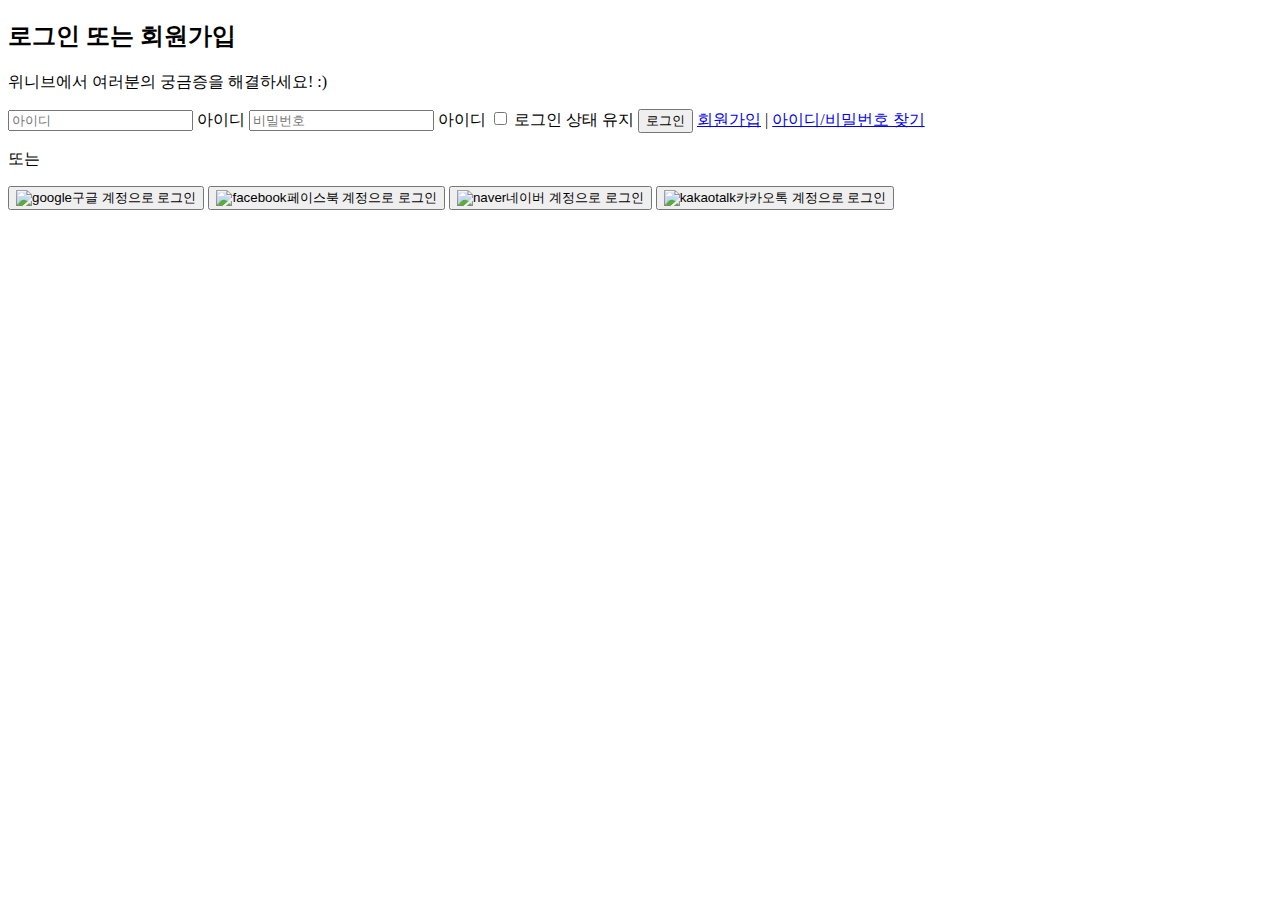
==== login.html @ e4682c7a "first commit" ====
<!DOCTYPE html>
<html lang="ko">

<head>
	<meta charset="UTF-8">
	<meta http-equiv="X-UA-Compatible" content="IE=edge">
	<meta name="viewport" content="width=device-width, initial-scale=1.0">
	<title></title>
	<link rel="stylesheet" href="css/reset.css">
	<link rel="stylesheet" href="css/login.css">
</head>

<body>
	<h2>로그인 또는 회원가입</h2>
	<p>위니브에서 여러분의 궁금증을 해결하세요! :)</p>
	<form class="login-form">
		<input type="text" id="id" placeholder="아이디">
		<label for="id" class="a11y-hidden">아이디</label>
		<input type="password" id="password" placeholder="비밀번호">
		<label for="password" class="a11y-hidden">아이디</label>

		<input type="checkbox" id="login-hold">
		<label for="login-hold">로그인 상태 유지</label>

		<button type="button" class="login-btn">로그인</button>

		<a href="signup.html">회원가입</a> | <a href="find.html">아이디/비밀번호 찾기</a>
		<p>
			또는
		</p>

		<button type="button" class="login-btn"><img src="images/Google__G__Logo 1.png" alt="google">구글 계정으로 로그인<span class="hidden"></span></button>
		<button type="button" class="login-btn fb-btn"><img src="images/facebook.png" alt="facebook">페이스북 계정으로 로그인<span class="hidden"></span></button>
		<button type="button" class="login-btn n-btn"><img src="images/naver-logo.png" alt="naver">네이버 계정으로 로그인<span class="hidden"></span></button>
		<button type="button" class="login-btn kt-btn"><img src="images/message-circle.png" alt="kakaotalk">카카오톡 계정으로 로그인<span class="hidden"></span></button>

	</form>
</body>

</html>
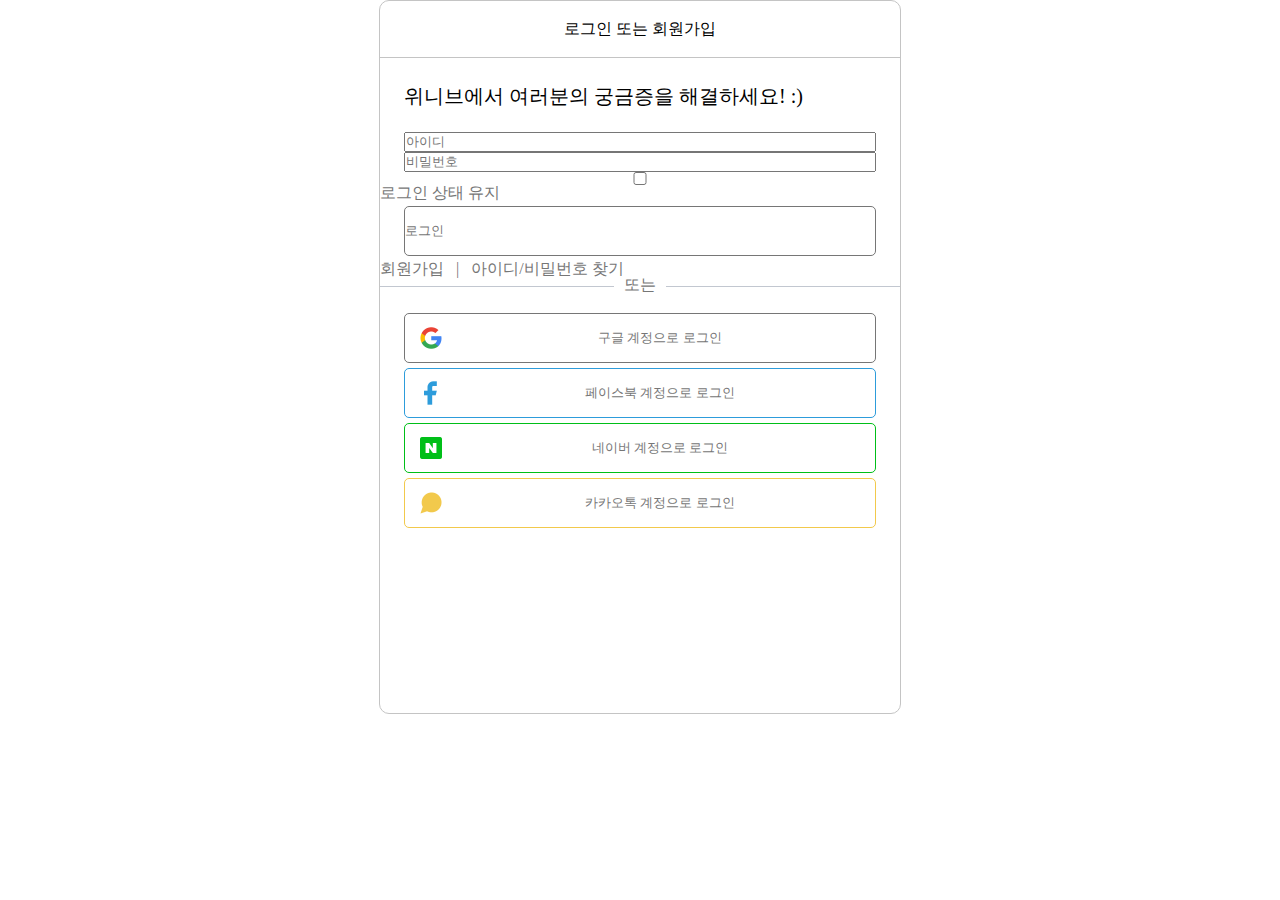
==== commit f1230c0e: "set divider" ====
--- a/login.html
+++ b/login.html
@@ -11,30 +11,48 @@
 </head>
 
 <body>
-	<h2>로그인 또는 회원가입</h2>
-	<p>위니브에서 여러분의 궁금증을 해결하세요! :)</p>
-	<form class="login-form">
-		<input type="text" id="id" placeholder="아이디">
-		<label for="id" class="a11y-hidden">아이디</label>
-		<input type="password" id="password" placeholder="비밀번호">
-		<label for="password" class="a11y-hidden">아이디</label>
+	<div class="container">
+		<header>
+			<h1>로그인 또는 회원가입</h1>
+			<div class="underline"></div>
+		</header>
+		<h2>위니브에서 여러분의 궁금증을 해결하세요! :)</h2>
+		<form class="login-form">
+			<input type="text" id="id" placeholder="아이디">
+			<label for="id" class="a11y-hidden">아이디</label>
+			<input type="password" id="password" placeholder="비밀번호">
+			<label for="password" class="a11y-hidden">아이디</label>
 
-		<input type="checkbox" id="login-hold">
-		<label for="login-hold">로그인 상태 유지</label>
+			<input type="checkbox" id="login-hold">
+			<label for="login-hold">로그인 상태 유지</label>
 
-		<button type="button" class="login-btn">로그인</button>
+			<button type="button" class="login-btn">로그인</button>
 
-		<a href="signup.html">회원가입</a> | <a href="find.html">아이디/비밀번호 찾기</a>
-		<p>
-			또는
-		</p>
+			<div class="href-group">
+				<a href="signup.html">회원가입</a>
+				<span>|</span>
+				<a href="find.html">아이디/비밀번호 찾기</a>
+			</div>
+			<div class="divider">
+				<span>또는</span>
+			</div>
 
-		<button type="button" class="login-btn"><img src="images/Google__G__Logo 1.png" alt="google">구글 계정으로 로그인<span class="hidden"></span></button>
-		<button type="button" class="login-btn fb-btn"><img src="images/facebook.png" alt="facebook">페이스북 계정으로 로그인<span class="hidden"></span></button>
-		<button type="button" class="login-btn n-btn"><img src="images/naver-logo.png" alt="naver">네이버 계정으로 로그인<span class="hidden"></span></button>
-		<button type="button" class="login-btn kt-btn"><img src="images/message-circle.png" alt="kakaotalk">카카오톡 계정으로 로그인<span class="hidden"></span></button>
+			<div class="btn-group">
+				<button type="button" class="login-btn">
+					<img src="images/Google__G__Logo 1.png" alt="google"><span>구글 계정으로
+						로그인</span></button>
+				<button type="button" class="login-btn fb-btn">
+					<img src="images/facebook.png" alt="facebook"><span>페이스북 계정으로
+						로그인</span></button>
+				<button type="button" class="login-btn n-btn">
+					<img src="images/naver-logo.png" alt="naver"><span>네이버 계정으로 로그인</span></button>
+				<button type="button" class="login-btn kt-btn">
+					<img src="images/message-circle.png" alt="kakaotalk"><span>카카오톡 계정으로
+						로그인</span></button>
+			</div>
 
-	</form>
+		</form>
+	</div>
 </body>
 
 </html>--- a/css/login.css
+++ b/css/login.css
@@ -0,0 +1,138 @@
+@import url(//spoqa.github.io/spoqa-han-sans/css/SpoqaHanSansNeo.css);
+
+body, h1, h2, h3, div, p, button, input, label {
+	font-family: 'Spoqa Han Sans Neo', 'sans-serif';
+	margin: 0;
+	padding: 0;
+}
+
+a {	
+	font-family: 'Spoqa Han Sans Neo';
+	text-decoration: none;
+	color: inherit;
+}
+
+button {
+	background: none;
+	border-radius: 5px;
+	border: 1px solid #767676;
+	color: #767676;
+}
+
+.a11y-hidden {
+	clip: rect(1px, 1px, 1px, 1px);
+	clip-path: inset(50%);
+	width: 1px;
+	height: 1px;
+	margin: -1px;
+	overflow: hidden;
+	padding: 0;
+	position: absolute;
+}
+
+.container {
+	display: flex;
+	flex-direction: column;
+	margin: auto;
+	width: 520px;
+	height: 712px;
+	border-radius: 10px;
+	border: 1px solid #C4C4C4;
+	background: #FFF;
+}
+
+h1 {
+	text-align: center;
+	margin: 20px 0; 
+	font-weight: 500;
+	font-size: 16px;
+}
+
+h2 {
+	margin: 26px 0 24px 24px;
+	line-height: 24px;
+	font-weight: 500;
+	font-size: 20px;
+}
+
+.underline {
+	width: 100%;
+	height: 1px;
+	flex-shrink: 0;
+	background-color: #C4C4C4;
+}
+
+.href-group {
+	display: flex;
+}
+
+.href-group span {
+	margin: 0 12px;
+}
+
+.divider {
+  position: relative;
+  margin-bottom: 15px;
+	text-align: center;
+}
+
+.divider::after{
+  content: "";
+  height: 1px;
+  width: 100%;
+  background-color: #C2C7D0;
+  position: absolute;
+  top: 9px;
+  left: 0;
+}
+
+.divider span {
+  padding: 0 10px;
+  background-color: #FFF;
+  z-index: 2;
+  position: relative;
+}
+
+.login-form {
+	color: #767676;
+	width: 520px;
+	display: flex;
+	flex-direction: column;
+}
+
+
+.login-form input {
+	margin: 0 24px;
+}
+
+.login-btn {
+	width: 472px;
+	height: 50px;
+	display: flex;
+	align-items: center;
+	background: #FFF;
+	margin: 5px 24px;
+}
+
+.login-btn img {
+	width: 28px;
+	height: 28px;
+	margin-left: 12px;
+}
+
+.login-btn span {
+	margin: auto;
+}
+
+.fb-btn {
+	border: 1px solid #2D9CDB;
+}
+
+.n-btn {
+	border: 1px solid #00BF18;
+}
+
+.kt-btn {
+	border: 1px solid #F2C94C;
+}
+
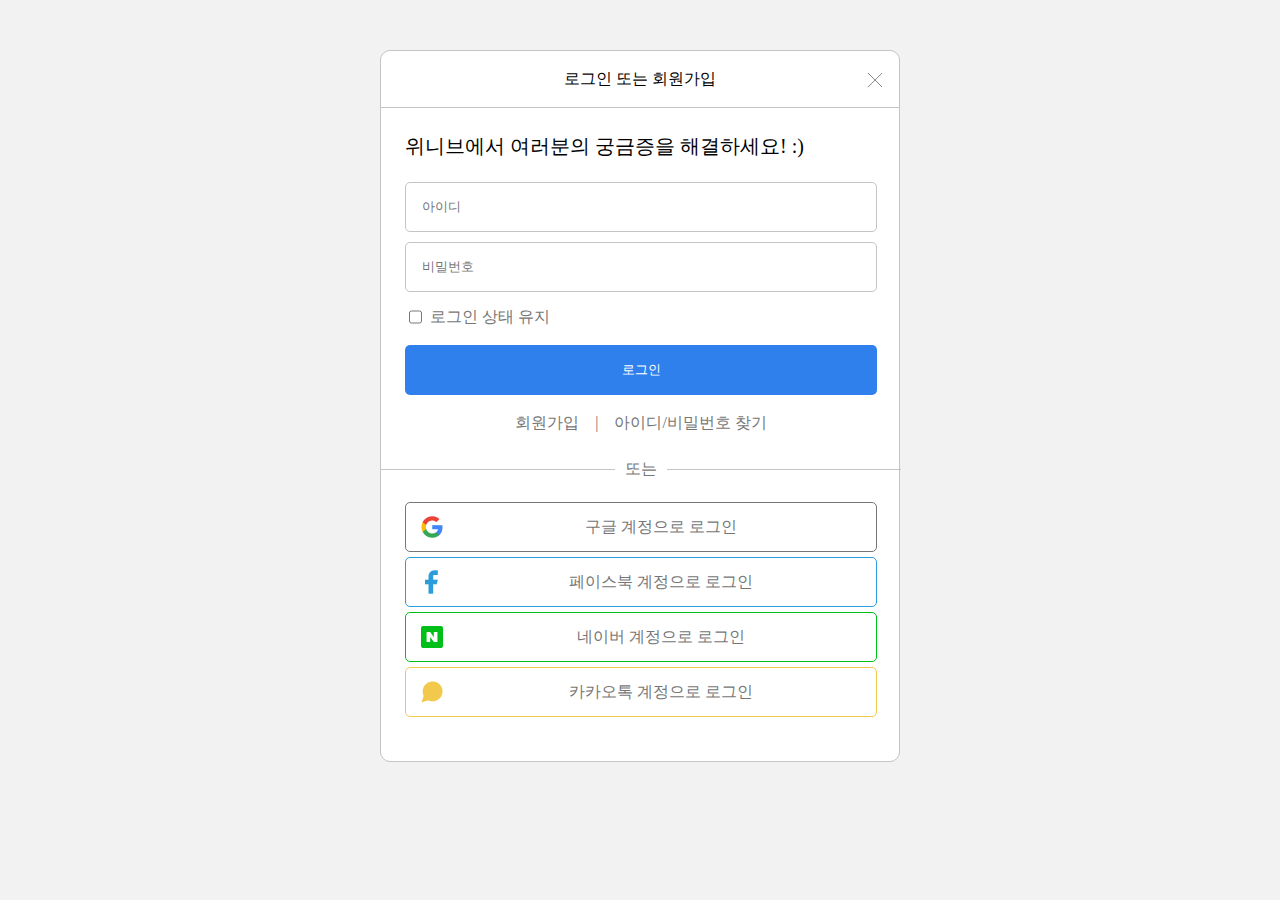
==== commit f4e77a34: "finish structure" ====
--- a/login.html
+++ b/login.html
@@ -12,46 +12,62 @@
 
 <body>
 	<div class="container">
+
 		<header>
 			<h1>로그인 또는 회원가입</h1>
+			<button type="button" class="close-btn">
+				<img src="images/close.svg" alt="닫기버튼">
+			</button>
 			<div class="underline"></div>
 		</header>
-		<h2>위니브에서 여러분의 궁금증을 해결하세요! :)</h2>
-		<form class="login-form">
-			<input type="text" id="id" placeholder="아이디">
-			<label for="id" class="a11y-hidden">아이디</label>
-			<input type="password" id="password" placeholder="비밀번호">
-			<label for="password" class="a11y-hidden">아이디</label>
 
-			<input type="checkbox" id="login-hold">
-			<label for="login-hold">로그인 상태 유지</label>
+		<main>
+			<h2>위니브에서 여러분의 궁금증을 해결하세요! :)</h2>
+			<form class="login-form">
+				<div class="login-insert">
+					<input type="text" id="id" placeholder="아이디">
+					<label for="id" class="a11y-hidden">아이디</label>
+					<input type="password" id="password" placeholder="비밀번호">
+					<label for="password" class="a11y-hidden">비밀번호</label>
+				</div>
 
-			<button type="button" class="login-btn">로그인</button>
+				<div class="login-hold">
+					<input type="checkbox" id="login-hold">
+					<label for="login-hold">로그인 상태 유지</label>
+				</div>
+				<button type="button" class="login-btn">로그인</button>
 
-			<div class="href-group">
-				<a href="signup.html">회원가입</a>
-				<span>|</span>
-				<a href="find.html">아이디/비밀번호 찾기</a>
-			</div>
-			<div class="divider">
-				<span>또는</span>
-			</div>
+				<div class="href-group">
+					<a href="#">회원가입</a>
+					<span>|</span>
+					<a href="#">아이디/비밀번호 찾기</a>
+				</div>
 
-			<div class="btn-group">
-				<button type="button" class="login-btn">
-					<img src="images/Google__G__Logo 1.png" alt="google"><span>구글 계정으로
-						로그인</span></button>
-				<button type="button" class="login-btn fb-btn">
-					<img src="images/facebook.png" alt="facebook"><span>페이스북 계정으로
-						로그인</span></button>
-				<button type="button" class="login-btn n-btn">
-					<img src="images/naver-logo.png" alt="naver"><span>네이버 계정으로 로그인</span></button>
-				<button type="button" class="login-btn kt-btn">
-					<img src="images/message-circle.png" alt="kakaotalk"><span>카카오톡 계정으로
-						로그인</span></button>
-			</div>
+				<div class="divider">
+					<span>또는</span>
+				</div>
 
-		</form>
+				<div class="btn-group">
+					<a href="https://google.com" class="login-btn sns-login">
+						<img src="images/Google__G__Logo 1.png" alt="google">
+						<span>구글 계정으로 로그인</span>
+					</a>
+					<a href="https://facebook.com" class="login-btn sns-login fb-btn">
+						<img src="images/facebook.png" alt="facebook">
+						<span>페이스북 계정으로 로그인</span>
+					</a>
+					<a href="https://naver.com" class="login-btn sns-login n-btn">
+						<img src="images/naver-logo.png" alt="naver">
+						<span>네이버 계정으로 로그인</span>
+					</a>
+					<a href="https://www.kakaocorp.com/page/service/service/KakaoTalk" class="login-btn sns-login kt-btn">
+						<img src="images/message-circle.png" alt="kakaotalk">
+						<span>카카오톡 계정으로 로그인</span>
+					</a>
+				</div>
+			</form>
+		</main>
+
 	</div>
 </body>
 
--- a/css/login.css
+++ b/css/login.css
@@ -1,22 +1,36 @@
 @import url(//spoqa.github.io/spoqa-han-sans/css/SpoqaHanSansNeo.css);
 
-body, h1, h2, h3, div, p, button, input, label {
+body, 
+h1, 
+h2, 
+div, 
+p, 
+button, 
+input, 
+label,
+span,
+a {
 	font-family: 'Spoqa Han Sans Neo', 'sans-serif';
 	margin: 0;
 	padding: 0;
+	box-sizing: border-box;
+}
+
+body {
+	background-color: #F2F2F2;
 }
 
 a {	
-	font-family: 'Spoqa Han Sans Neo';
 	text-decoration: none;
 	color: inherit;
 }
 
-button {
-	background: none;
-	border-radius: 5px;
-	border: 1px solid #767676;
-	color: #767676;
+button:enabled {
+	cursor: pointer;
+}
+
+img {
+	vertical-align: top;
 }
 
 .a11y-hidden {
@@ -33,7 +47,7 @@
 .container {
 	display: flex;
 	flex-direction: column;
-	margin: auto;
+	margin: 50px auto 50px;
 	width: 520px;
 	height: 712px;
 	border-radius: 10px;
@@ -41,18 +55,30 @@
 	background: #FFF;
 }
 
-h1 {
+/* header - 제목 */
+header {
+	position: relative;
+}
+
+header h1 {
 	text-align: center;
 	margin: 20px 0; 
 	font-weight: 500;
 	font-size: 16px;
 }
 
-h2 {
-	margin: 26px 0 24px 24px;
-	line-height: 24px;
-	font-weight: 500;
-	font-size: 20px;
+header .close-btn {
+	position: absolute;
+	background: none;
+	border: none;
+	right: 24px;
+	top: 50%;
+	transform: translate(50%, -50%);
+}
+
+.close-btn img {
+	width: 16px;
+	height: 16px;
 }
 
 .underline {
@@ -62,17 +88,88 @@
 	background-color: #C4C4C4;
 }
 
+/* main - 로그인 폼 */
+main h2 {
+	margin: 26px 0 24px 24px;
+	line-height: 24px;
+	font-weight: 500;
+	font-size: 20px;
+}
+
+.login-form {
+	color: #767676;
+	width: 520px;
+	display: flex;
+	flex-direction: column;
+}
+
+.login-insert input {
+	width: 472px;
+	height: 50px;
+	border: 1px solid #C4C4C4;
+	border-radius: 5px;
+}
+
+.login-insert input::placeholder {
+	padding-left: 16px;
+} 
+
+.login-insert input[type=text] {
+	margin: 0 24px;
+}
+
+.login-insert input[type=text]:focus {
+	outline: 2px solid #F4492E;
+}
+
+
+.login-insert input[type=password] {
+	margin: 10px 0 17px 24px;
+}
+
+.login-hold {
+	display: flex;
+	margin-left: 28px;
+}
+
+.login-hold label {
+	margin-left: 8px;
+}
+
+.login-btn {
+	width: 472px;
+	height: 50px;
+	display: flex;
+	align-items: center;
+	justify-content: center;
+	cursor: pointer;
+	border-radius: 5px;
+}
+
+.login-form button {
+	margin: 20px 24px;
+	border: none;
+	background: #2F80ED;
+	color: #FFF;
+}
+
+/* 회원가입 및 찾기 */
 .href-group {
-	display: flex;
+	margin: 0 auto 10px auto;
 }
 
 .href-group span {
 	margin: 0 12px;
 }
 
+.href-group span:hover {
+	margin: 0 12px;
+}
+
+/* 구분선 */
 .divider {
   position: relative;
-  margin-bottom: 15px;
+  margin: 20px 0px;
 	text-align: center;
 }
 
@@ -80,9 +177,9 @@
   content: "";
   height: 1px;
   width: 100%;
-  background-color: #C2C7D0;
+  background-color: #C4C4C4;
   position: absolute;
-  top: 9px;
+  top: 0.5em;
   left: 0;
 }
 
@@ -93,25 +190,13 @@
   position: relative;
 }
 
-.login-form {
+/* sns 로그인 */
+.sns-login {
+	margin: 5px 24px;
+	background: #FFF;
+	background: none;
+	border: 1px solid #767676;
 	color: #767676;
-	width: 520px;
-	display: flex;
-	flex-direction: column;
-}
-
-
-.login-form input {
-	margin: 0 24px;
-}
-
-.login-btn {
-	width: 472px;
-	height: 50px;
-	display: flex;
-	align-items: center;
-	background: #FFF;
-	margin: 5px 24px;
 }
 
 .login-btn img {
@@ -122,6 +207,7 @@
 
 .login-btn span {
 	margin: auto;
+	font-size: 16px;
 }
 
 .fb-btn {
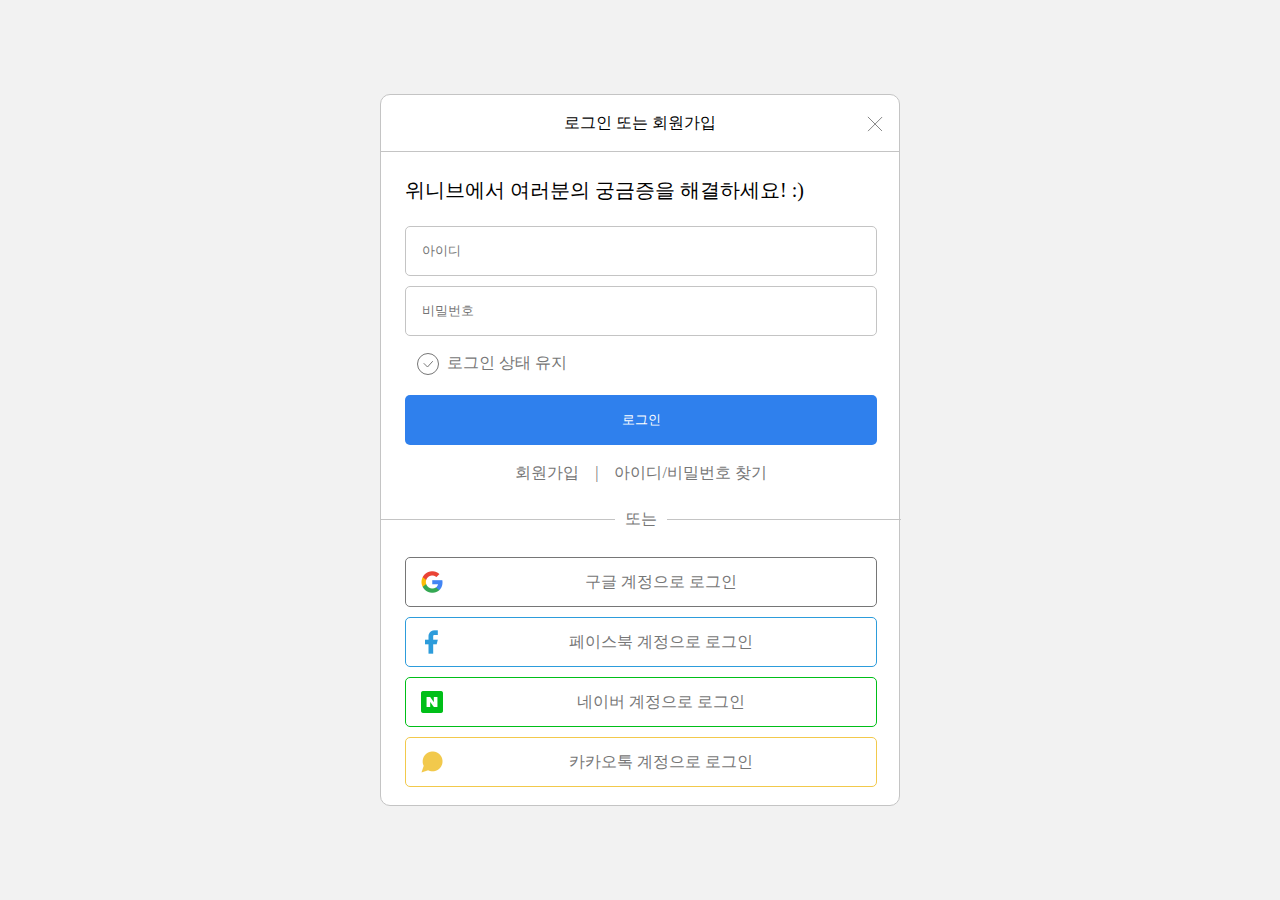
==== commit f24e6f4f: "check, checked box and edit margins" ====
--- a/login.html
+++ b/login.html
@@ -32,10 +32,10 @@
 				</div>
 
 				<div class="login-hold">
-					<input type="checkbox" id="login-hold">
+					<input type="checkbox" id="login-hold" class="a11y-hidden">
 					<label for="login-hold">로그인 상태 유지</label>
 				</div>
-				<button type="button" class="login-btn">로그인</button>
+				<button type="button" id="login-btn" class="login-btn">로그인</button>
 
 				<div class="href-group">
 					<a href="#">회원가입</a>
--- a/css/login.css
+++ b/css/login.css
@@ -18,6 +18,10 @@
 
 body {
 	background-color: #F2F2F2;
+	position:absolute;
+  top:50%;
+  left:50%;
+	transform:translate(-50%,-50%);
 }
 
 a {	
@@ -47,7 +51,7 @@
 .container {
 	display: flex;
 	flex-direction: column;
-	margin: 50px auto 50px;
+	margin: auto;
 	width: 520px;
 	height: 712px;
 	border-radius: 10px;
@@ -134,7 +138,34 @@
 
 .login-hold label {
 	margin-left: 8px;
-}
+	cursor: pointer;
+}
+
+
+input#login-hold{
+  display:none;
+  }
+
+
+/* 체크하기 전 상태 */
+input#login-hold+label:before{
+  content: "";
+  display: inline-block;
+  width: 22px;
+  height: 22px;
+  background-image: url('../images/checkbox.svg');
+  vertical-align: middle;
+	margin-right: 8px;
+  }
+  
+
+/* 체크 된 상태 */  
+input#login-hold:checked+label:before{
+  content:"";
+  background-image: url('../images/checkedbox.svg');
+  background-repeat: no-repeat;
+  background-position: 50%;
+  }
 
 .login-btn {
 	width: 472px;
@@ -162,8 +193,8 @@
 	margin: 0 12px;
 }
 
-.href-group span:hover {
-	margin: 0 12px;
+.href-group a:hover {
+	text-decoration: underline;
 }
 
 /* 구분선 */
@@ -192,7 +223,7 @@
 
 /* sns 로그인 */
 .sns-login {
-	margin: 5px 24px;
+	margin: 10px 24px;
 	background: #FFF;
 	background: none;
 	border: 1px solid #767676;
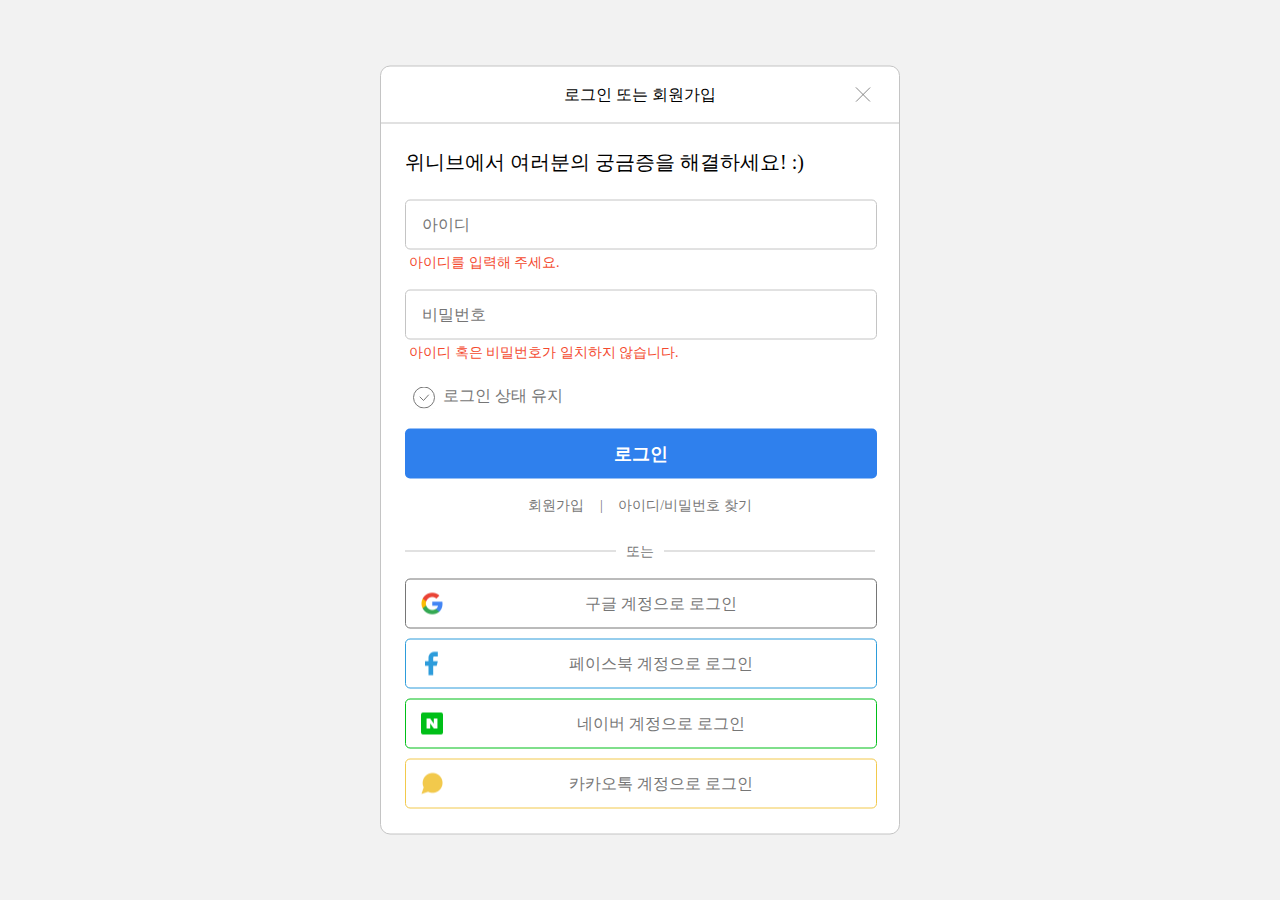
==== commit cf63df4f: "8/8 subject" ====
--- a/login.html
+++ b/login.html
@@ -18,23 +18,33 @@
 			<button type="button" class="close-btn">
 				<img src="images/close.svg" alt="닫기버튼">
 			</button>
-			<div class="underline"></div>
 		</header>
+
+		<div class="underline"></div>
 
 		<main>
 			<h2>위니브에서 여러분의 궁금증을 해결하세요! :)</h2>
+			<!-- 로그인 폼 -->
 			<form class="login-form">
 				<div class="login-insert">
-					<input type="text" id="id" placeholder="아이디">
-					<label for="id" class="a11y-hidden">아이디</label>
-					<input type="password" id="password" placeholder="비밀번호">
-					<label for="password" class="a11y-hidden">비밀번호</label>
+					<div>
+						<input type="text" id="login-id" placeholder="아이디">
+						<label for="login-id" class="a11y-hidden">아이디</label>
+						<p class="warning-id">아이디를 입력해 주세요.</p>
+					</div>
+
+					<div>
+						<input type="password" id="login-pw" placeholder="비밀번호">
+						<label for="login-pw" class="a11y-hidden">비밀번호</label>
+						<p class="warning-match">아이디 혹은 비밀번호가 일치하지 않습니다.</p>
+					</div>
 				</div>
 
 				<div class="login-hold">
 					<input type="checkbox" id="login-hold" class="a11y-hidden">
 					<label for="login-hold">로그인 상태 유지</label>
 				</div>
+
 				<button type="button" id="login-btn" class="login-btn">로그인</button>
 
 				<div class="href-group">
@@ -42,33 +52,69 @@
 					<span>|</span>
 					<a href="#">아이디/비밀번호 찾기</a>
 				</div>
+			</form>
 
-				<div class="divider">
-					<span>또는</span>
-				</div>
+			<!-- 구분선 -->
+			<div class="divider">
+				<span>또는</span>
+			</div>
 
-				<div class="btn-group">
-					<a href="https://google.com" class="login-btn sns-login">
-						<img src="images/Google__G__Logo 1.png" alt="google">
-						<span>구글 계정으로 로그인</span>
-					</a>
-					<a href="https://facebook.com" class="login-btn sns-login fb-btn">
-						<img src="images/facebook.png" alt="facebook">
-						<span>페이스북 계정으로 로그인</span>
-					</a>
-					<a href="https://naver.com" class="login-btn sns-login n-btn">
-						<img src="images/naver-logo.png" alt="naver">
-						<span>네이버 계정으로 로그인</span>
-					</a>
-					<a href="https://www.kakaocorp.com/page/service/service/KakaoTalk" class="login-btn sns-login kt-btn">
-						<img src="images/message-circle.png" alt="kakaotalk">
-						<span>카카오톡 계정으로 로그인</span>
-					</a>
-				</div>
-			</form>
+			<!-- sns 로그인 -->
+			<div class="btn-group">
+				<a href="https://google.com" class="login-btn sns-login">
+					<img src="images/Google__G__Logo 1.png" alt="google">
+					<span>구글 계정으로 로그인</span>
+				</a>
+				<a href="https://facebook.com" class="login-btn sns-login fb-btn">
+					<img src="images/facebook.png" alt="facebook">
+					<span>페이스북 계정으로 로그인</span>
+				</a>
+				<a href="https://naver.com" class="login-btn sns-login nv-btn">
+					<img src="images/naver-logo.png" alt="naver">
+					<span>네이버 계정으로 로그인</span>
+				</a>
+				<a href="https://www.kakaocorp.com/page/service/service/KakaoTalk" class="login-btn sns-login kt-btn">
+					<img src="images/message-circle.png" alt="kakaotalk">
+					<span>카카오톡 계정으로 로그인</span>
+				</a>
+			</div>
+
 		</main>
 
 	</div>
+	<script src="https://code.jquery.com/jquery-3.5.1.slim.min.js"
+		integrity="sha384-DfXdz2htPH0lsSSs5nCTpuj/zy4C+OGpamoFVy38MVBnE+IbbVYUew+OrCXaRkfj"
+		crossorigin="anonymous"></script>
+	<script>
+		$(".warning-id").hide();
+		$(".warning-match").hide();
+
+		$("#login-btn").click((e) => {
+			// 아이디 입력 안됐을 때
+			if (!$("#login-id").val()) {
+				console.log("click")
+				$(".warning-id").show();
+				$("#login-id").css({ "border": "2px solid #F4492E" });
+				if ($("#login-id").val() !== $("#login-pw").val()) {
+					$(".warning-match").hide();
+				}
+			}
+			// 아이디 입력 됐을 때
+			else {
+				$(".warning-id").hide();
+				$("#login-id").css({ "border": "1px solid #C4C4C4" });
+				if ($("#login-id").val() !== $("#login-pw").val()) {
+					$(".warning-match").show();
+				}
+				else {
+					$(".warning-match").hide();
+				}
+			}
+		});
+
+
+
+	</script>
 </body>
 
 </html>--- a/css/login.css
+++ b/css/login.css
@@ -1,5 +1,6 @@
 @import url(//spoqa.github.io/spoqa-han-sans/css/SpoqaHanSansNeo.css);
 
+/* ****************     초기설정     **************** */
 body, 
 h1, 
 h2, 
@@ -48,20 +49,21 @@
 	position: absolute;
 }
 
+/* ****************    container    **************** */
 .container {
 	display: flex;
 	flex-direction: column;
 	margin: auto;
 	width: 520px;
-	height: 712px;
 	border-radius: 10px;
 	border: 1px solid #C4C4C4;
 	background: #FFF;
 }
 
-/* header - 제목 */
+/* ****************  header - 제목  **************** */
 header {
 	position: relative;
+	margin: 0 24px;
 }
 
 header h1 {
@@ -75,7 +77,7 @@
 	position: absolute;
 	background: none;
 	border: none;
-	right: 24px;
+	right: 12px;
 	top: 50%;
 	transform: translate(50%, -50%);
 }
@@ -92,19 +94,28 @@
 	background-color: #C4C4C4;
 }
 
-/* main - 로그인 폼 */
+/* ****************   main - 본문   **************** */
+main {
+	margin: 0 24px;
+}
 main h2 {
-	margin: 26px 0 24px 24px;
+	margin: 26px 0;
 	line-height: 24px;
 	font-weight: 500;
 	font-size: 20px;
 }
 
+/* ****************    로그인 폼    **************** */
 .login-form {
 	color: #767676;
-	width: 520px;
-	display: flex;
-	flex-direction: column;
+	display: flex;
+	flex-direction: column;
+}
+
+.login-insert {
+	display: flex;
+	flex-direction: column;
+	gap: 10px;
 }
 
 .login-insert input {
@@ -112,28 +123,20 @@
 	height: 50px;
 	border: 1px solid #C4C4C4;
 	border-radius: 5px;
-}
-
-.login-insert input::placeholder {
-	padding-left: 16px;
-} 
-
-.login-insert input[type=text] {
-	margin: 0 24px;
-}
-
-.login-insert input[type=text]:focus {
-	outline: 2px solid #F4492E;
-}
-
-
-.login-insert input[type=password] {
-	margin: 10px 0 17px 24px;
+	padding: 15px 16px;
+	font-size: 16px;
+}
+
+.warning-id, .warning-match {
+	margin: 6px 0 10px 4px;
+	font-size: 14px;
+	font-weight: 400;
+	color: #F4492E;
 }
 
 .login-hold {
 	display: flex;
-	margin-left: 28px;
+	margin-top: 17px;
 }
 
 .login-hold label {
@@ -141,31 +144,28 @@
 	cursor: pointer;
 }
 
-
 input#login-hold{
   display:none;
-  }
-
+}
 
 /* 체크하기 전 상태 */
 input#login-hold+label:before{
-  content: "";
+  content: '';
   display: inline-block;
   width: 22px;
   height: 22px;
   background-image: url('../images/checkbox.svg');
   vertical-align: middle;
 	margin-right: 8px;
-  }
-  
+}
 
 /* 체크 된 상태 */  
 input#login-hold:checked+label:before{
-  content:"";
+  content: '';
   background-image: url('../images/checkedbox.svg');
   background-repeat: no-repeat;
   background-position: 50%;
-  }
+}
 
 .login-btn {
 	width: 472px;
@@ -178,15 +178,18 @@
 }
 
 .login-form button {
-	margin: 20px 24px;
+	font-size: 18px;
+	font-weight: 700;
+	margin: 20px 0;
 	border: none;
 	background: #2F80ED;
 	color: #FFF;
 }
 
-/* 회원가입 및 찾기 */
 .href-group {
 	margin: 0 auto 10px auto;
+	font-size: 14px;
+	font-weight: 400;
 }
 
 .href-group span {
@@ -195,6 +198,7 @@
 
 .href-group a:hover {
 	text-decoration: underline;
+	font-weight: 500;
 }
 
 /* 구분선 */
@@ -202,6 +206,7 @@
   position: relative;
   margin: 20px 0px;
 	text-align: center;
+	color: #767676;
 }
 
 .divider::after{
@@ -215,15 +220,22 @@
 }
 
 .divider span {
+	font-size: 14px;
   padding: 0 10px;
   background-color: #FFF;
   z-index: 2;
   position: relative;
 }
 
-/* sns 로그인 */
+/* ****************   sns 로그인   **************** */
+.btn-group {
+	display: flex;
+	flex-direction: column;
+	gap: 10px;
+	margin-bottom: 25px;
+
+}
 .sns-login {
-	margin: 10px 24px;
 	background: #FFF;
 	background: none;
 	border: 1px solid #767676;
@@ -241,11 +253,16 @@
 	font-size: 16px;
 }
 
+.login-btn:hover {
+	font-weight: 600;
+	border-width: 3px;
+}
+
 .fb-btn {
 	border: 1px solid #2D9CDB;
 }
 
-.n-btn {
+.nv-btn {
 	border: 1px solid #00BF18;
 }
 
